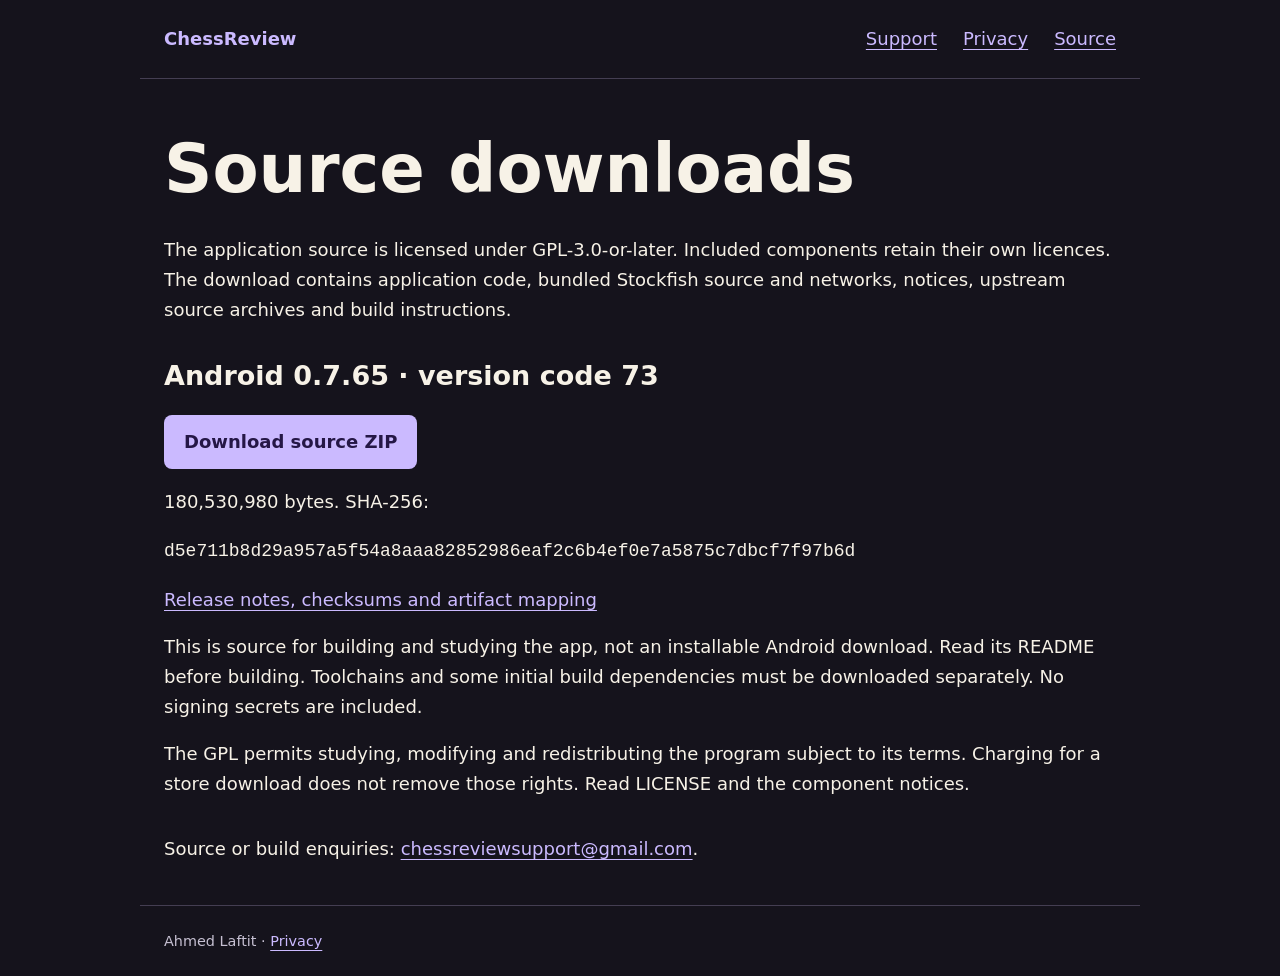
==== docs/source.html @ 5ed3ed39 "Publish ChessReview support, privacy and release-source documentation" ====
<!doctype html>
<html lang="en-GB"><head><meta charset="utf-8"><meta name="viewport" content="width=device-width,initial-scale=1"><title>ChessReview source downloads</title><link rel="stylesheet" href="style.css"></head><body><nav aria-label="Main"><a class="brand" href="index.html">ChessReview</a><a href="support.html">Support</a><a href="privacy.html">Privacy</a><a href="source.html" aria-current="page">Source</a></nav><main><h1>Source downloads</h1><p>The application source is licensed under GPL-3.0-or-later. Included components retain their own licences. The download contains application code, bundled Stockfish source and networks, notices, upstream source archives and build instructions.</p><section><h2>Android 0.7.65 · version code 73</h2><p><a class="button" href="https://github.com/unknownwhopper-afk/chessreview-releases/releases/download/android-0.7.65-73/ChessReview-0.7.65-source.zip">Download source ZIP</a></p><p>180,530,980 bytes. SHA-256:</p><p><code>d5e711b8d29a957a5f54a8aaa82852986eaf2c6b4ef0e7a5875c7dbcf7f97b6d</code></p><p><a href="https://github.com/unknownwhopper-afk/chessreview-releases/releases/tag/android-0.7.65-73">Release notes, checksums and artifact mapping</a></p><p>This is source for building and studying the app, not an installable Android download. Read its README before building. Toolchains and some initial build dependencies must be downloaded separately. No signing secrets are included.</p><p>The GPL permits studying, modifying and redistributing the program subject to its terms. Charging for a store download does not remove those rights. Read LICENSE and the component notices.</p></section><p>Source or build enquiries: <a href="mailto:chessreviewsupport@gmail.com">chessreviewsupport@gmail.com</a>.</p></main><footer>Ahmed Laftit · <a href="privacy.html">Privacy</a></footer></body></html>
---- docs/style.css ----
:root{color-scheme:dark;--ink:#f7f2e7;--muted:#c6c0d2;--accent:#cbbaff;--line:#443e52;--panel:#201d2b;--bg:#15131c}*{box-sizing:border-box}body{margin:0;background:var(--bg);color:var(--ink);font:18px/1.65 system-ui,sans-serif}main,nav,footer{max-width:1000px;margin:auto;padding:24px}nav{display:flex;gap:26px;flex-wrap:wrap;border-bottom:1px solid var(--line)}a{color:var(--accent);text-underline-offset:4px}a:focus-visible{outline:3px solid white;outline-offset:6px}.brand{font-weight:750;margin-right:auto;text-decoration:none}h1{font-size:clamp(2.4rem,6vw,4.2rem);line-height:1.08;max-width:850px;margin:30px 0}h2{line-height:1.25}.eyebrow{color:var(--accent);letter-spacing:.12em;font-size:.8rem;text-transform:uppercase}.lead{font-size:1.3rem;max-width:730px;color:var(--muted)}.grid{display:grid;grid-template-columns:repeat(auto-fit,minmax(240px,1fr));gap:22px;margin:38px 0}.card,.notice{padding:25px;border:1px solid var(--line);border-radius:14px;background:var(--panel)}.notice{border-color:#b79a59;font-size:.95rem;margin-top:24px}li{margin:10px 0}footer{font-size:.9rem;color:var(--muted);border-top:1px solid var(--line)}.button{display:inline-block;padding:12px 20px;background:var(--accent);color:#251746;border-radius:8px;text-decoration:none;font-weight:650}.muted{color:var(--muted)}section{margin:35px 0}code{overflow-wrap:anywhere}img{max-width:100%}@media(prefers-reduced-motion:reduce){*{scroll-behavior:auto}}@media(max-width:520px){main,nav,footer{padding:18px}body{font-size:17px}}
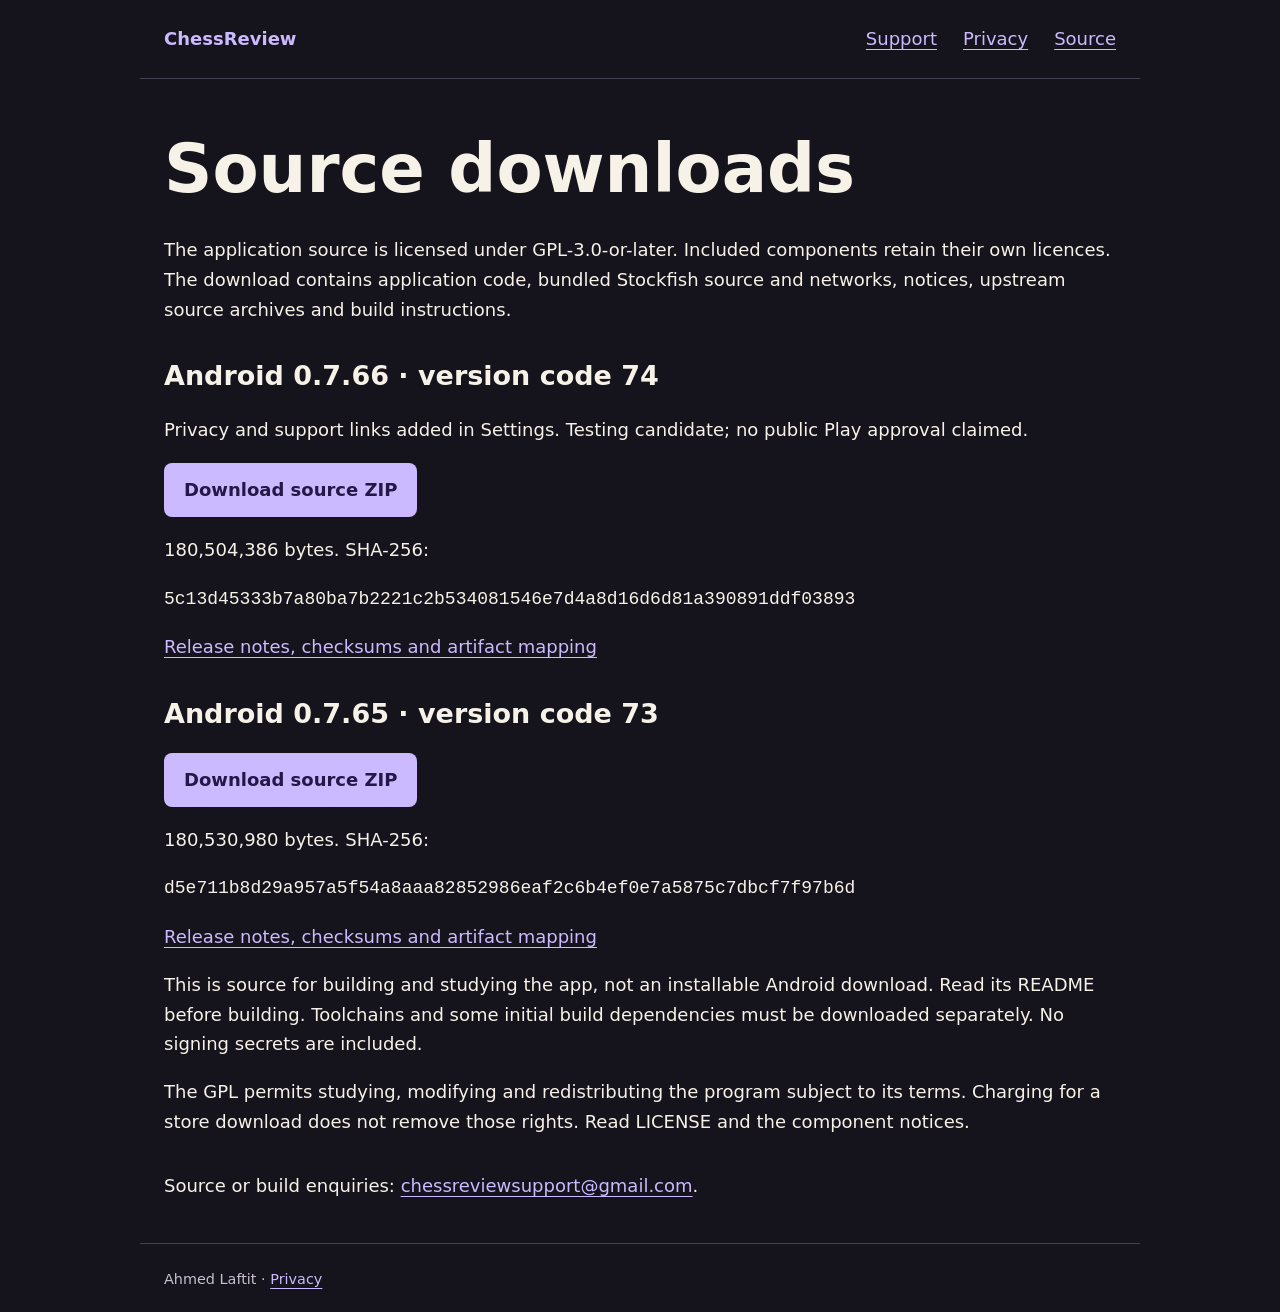
==== commit 5ed9e395: "Add source download for Android 0.7.66" ====
--- a/docs/source.html
+++ b/docs/source.html
@@ -1,2 +1,2 @@
 <!doctype html>
-<html lang="en-GB"><head><meta charset="utf-8"><meta name="viewport" content="width=device-width,initial-scale=1"><title>ChessReview source downloads</title><link rel="stylesheet" href="style.css"></head><body><nav aria-label="Main"><a class="brand" href="index.html">ChessReview</a><a href="support.html">Support</a><a href="privacy.html">Privacy</a><a href="source.html" aria-current="page">Source</a></nav><main><h1>Source downloads</h1><p>The application source is licensed under GPL-3.0-or-later. Included components retain their own licences. The download contains application code, bundled Stockfish source and networks, notices, upstream source archives and build instructions.</p><section><h2>Android 0.7.65 · version code 73</h2><p><a class="button" href="https://github.com/unknownwhopper-afk/chessreview-releases/releases/download/android-0.7.65-73/ChessReview-0.7.65-source.zip">Download source ZIP</a></p><p>180,530,980 bytes. SHA-256:</p><p><code>d5e711b8d29a957a5f54a8aaa82852986eaf2c6b4ef0e7a5875c7dbcf7f97b6d</code></p><p><a href="https://github.com/unknownwhopper-afk/chessreview-releases/releases/tag/android-0.7.65-73">Release notes, checksums and artifact mapping</a></p><p>This is source for building and studying the app, not an installable Android download. Read its README before building. Toolchains and some initial build dependencies must be downloaded separately. No signing secrets are included.</p><p>The GPL permits studying, modifying and redistributing the program subject to its terms. Charging for a store download does not remove those rights. Read LICENSE and the component notices.</p></section><p>Source or build enquiries: <a href="mailto:chessreviewsupport@gmail.com">chessreviewsupport@gmail.com</a>.</p></main><footer>Ahmed Laftit · <a href="privacy.html">Privacy</a></footer></body></html>
+<html lang="en-GB"><head><meta charset="utf-8"><meta name="viewport" content="width=device-width,initial-scale=1"><title>ChessReview source downloads</title><link rel="stylesheet" href="style.css"></head><body><nav aria-label="Main"><a class="brand" href="index.html">ChessReview</a><a href="support.html">Support</a><a href="privacy.html">Privacy</a><a href="source.html" aria-current="page">Source</a></nav><main><h1>Source downloads</h1><p>The application source is licensed under GPL-3.0-or-later. Included components retain their own licences. The download contains application code, bundled Stockfish source and networks, notices, upstream source archives and build instructions.</p><section><h2>Android 0.7.66 · version code 74</h2><p>Privacy and support links added in Settings. Testing candidate; no public Play approval claimed.</p><p><a class="button" href="https://github.com/unknownwhopper-afk/chessreview-releases/releases/download/android-0.7.66-74/ChessReview-0.7.66-source.zip">Download source ZIP</a></p><p>180,504,386 bytes. SHA-256:</p><p><code>5c13d45333b7a80ba7b2221c2b534081546e7d4a8d16d6d81a390891ddf03893</code></p><p><a href="https://github.com/unknownwhopper-afk/chessreview-releases/releases/tag/android-0.7.66-74">Release notes, checksums and artifact mapping</a></p></section><section><h2>Android 0.7.65 · version code 73</h2><p><a class="button" href="https://github.com/unknownwhopper-afk/chessreview-releases/releases/download/android-0.7.65-73/ChessReview-0.7.65-source.zip">Download source ZIP</a></p><p>180,530,980 bytes. SHA-256:</p><p><code>d5e711b8d29a957a5f54a8aaa82852986eaf2c6b4ef0e7a5875c7dbcf7f97b6d</code></p><p><a href="https://github.com/unknownwhopper-afk/chessreview-releases/releases/tag/android-0.7.65-73">Release notes, checksums and artifact mapping</a></p><p>This is source for building and studying the app, not an installable Android download. Read its README before building. Toolchains and some initial build dependencies must be downloaded separately. No signing secrets are included.</p><p>The GPL permits studying, modifying and redistributing the program subject to its terms. Charging for a store download does not remove those rights. Read LICENSE and the component notices.</p></section><p>Source or build enquiries: <a href="mailto:chessreviewsupport@gmail.com">chessreviewsupport@gmail.com</a>.</p></main><footer>Ahmed Laftit · <a href="privacy.html">Privacy</a></footer></body></html>
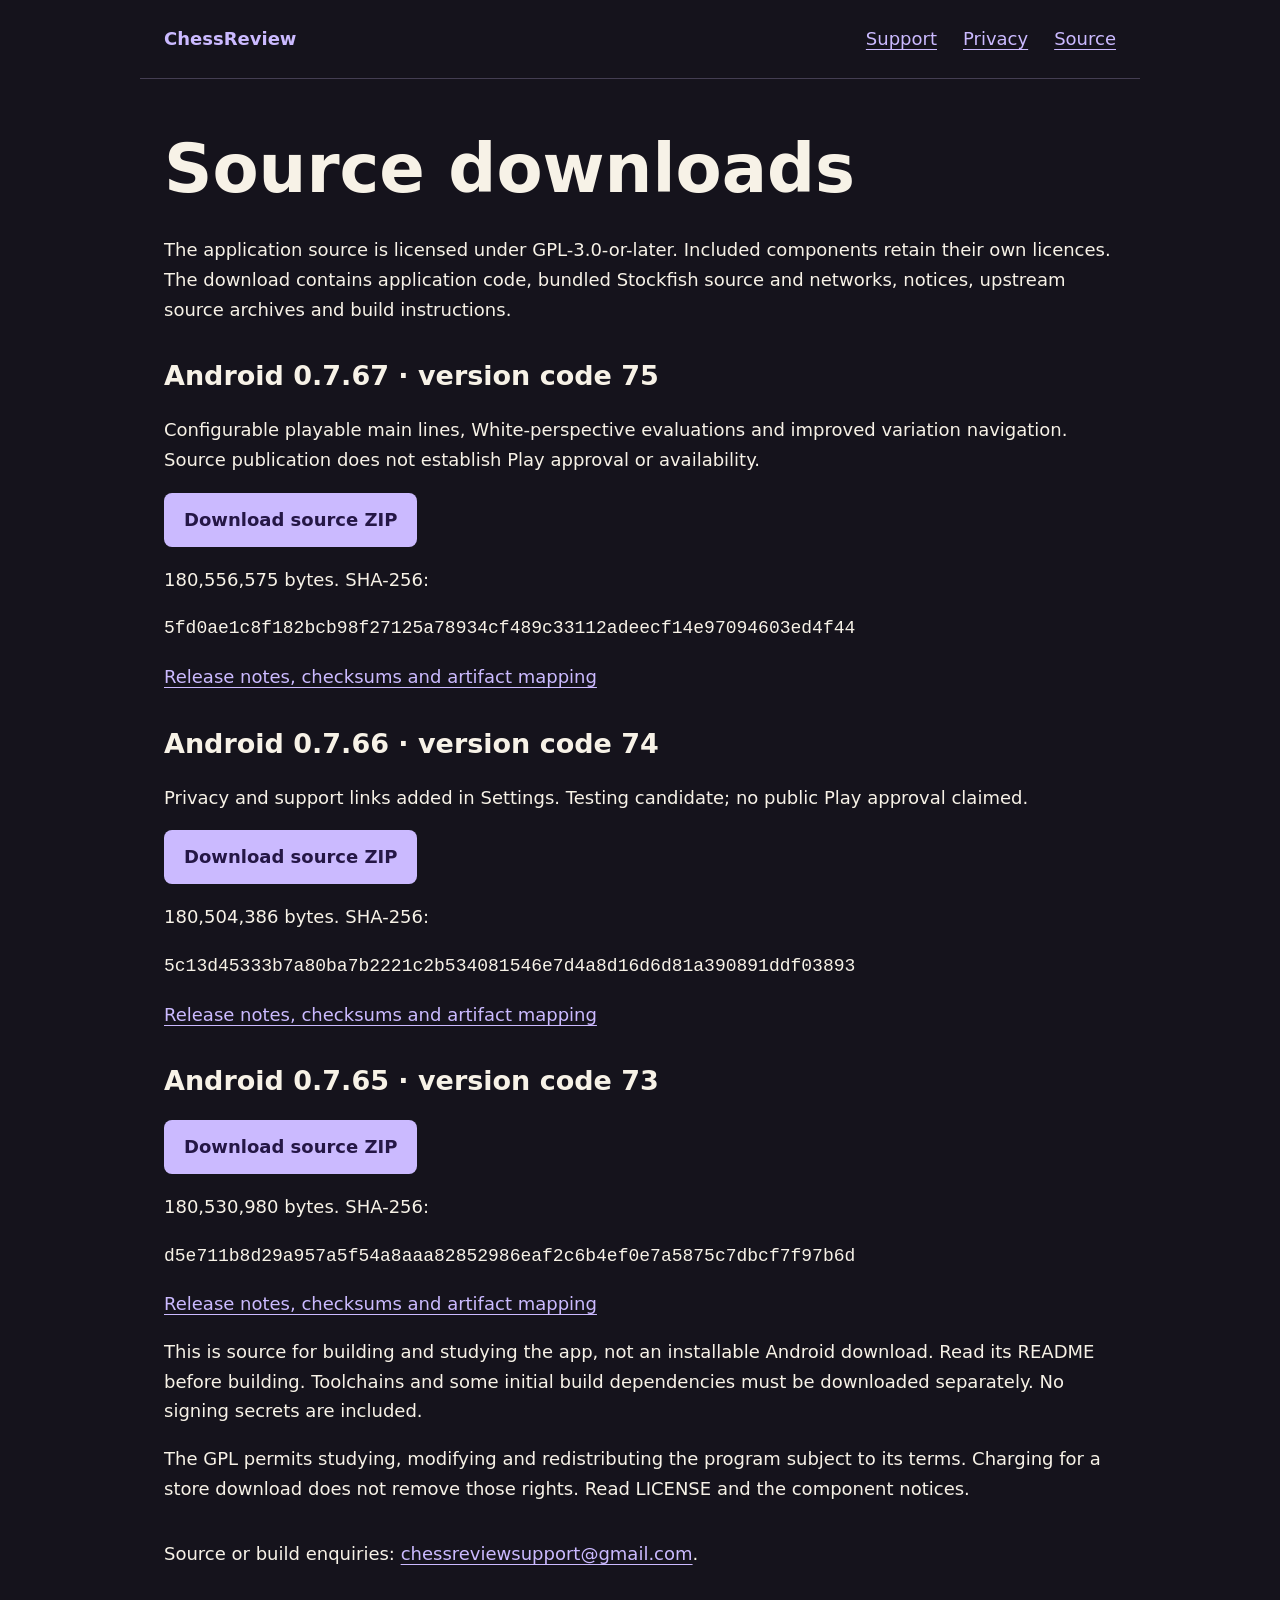
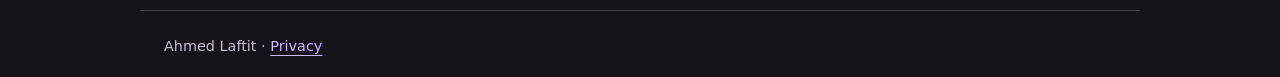
==== commit 802e0c6a: "Publish corresponding source link for Android 0.7.67 (75)" ====
--- a/docs/source.html
+++ b/docs/source.html
@@ -1,2 +1,2 @@
 <!doctype html>
-<html lang="en-GB"><head><meta charset="utf-8"><meta name="viewport" content="width=device-width,initial-scale=1"><title>ChessReview source downloads</title><link rel="stylesheet" href="style.css"></head><body><nav aria-label="Main"><a class="brand" href="index.html">ChessReview</a><a href="support.html">Support</a><a href="privacy.html">Privacy</a><a href="source.html" aria-current="page">Source</a></nav><main><h1>Source downloads</h1><p>The application source is licensed under GPL-3.0-or-later. Included components retain their own licences. The download contains application code, bundled Stockfish source and networks, notices, upstream source archives and build instructions.</p><section><h2>Android 0.7.66 · version code 74</h2><p>Privacy and support links added in Settings. Testing candidate; no public Play approval claimed.</p><p><a class="button" href="https://github.com/unknownwhopper-afk/chessreview-releases/releases/download/android-0.7.66-74/ChessReview-0.7.66-source.zip">Download source ZIP</a></p><p>180,504,386 bytes. SHA-256:</p><p><code>5c13d45333b7a80ba7b2221c2b534081546e7d4a8d16d6d81a390891ddf03893</code></p><p><a href="https://github.com/unknownwhopper-afk/chessreview-releases/releases/tag/android-0.7.66-74">Release notes, checksums and artifact mapping</a></p></section><section><h2>Android 0.7.65 · version code 73</h2><p><a class="button" href="https://github.com/unknownwhopper-afk/chessreview-releases/releases/download/android-0.7.65-73/ChessReview-0.7.65-source.zip">Download source ZIP</a></p><p>180,530,980 bytes. SHA-256:</p><p><code>d5e711b8d29a957a5f54a8aaa82852986eaf2c6b4ef0e7a5875c7dbcf7f97b6d</code></p><p><a href="https://github.com/unknownwhopper-afk/chessreview-releases/releases/tag/android-0.7.65-73">Release notes, checksums and artifact mapping</a></p><p>This is source for building and studying the app, not an installable Android download. Read its README before building. Toolchains and some initial build dependencies must be downloaded separately. No signing secrets are included.</p><p>The GPL permits studying, modifying and redistributing the program subject to its terms. Charging for a store download does not remove those rights. Read LICENSE and the component notices.</p></section><p>Source or build enquiries: <a href="mailto:chessreviewsupport@gmail.com">chessreviewsupport@gmail.com</a>.</p></main><footer>Ahmed Laftit · <a href="privacy.html">Privacy</a></footer></body></html>
+<html lang="en-GB"><head><meta charset="utf-8"><meta name="viewport" content="width=device-width,initial-scale=1"><title>ChessReview source downloads</title><link rel="stylesheet" href="style.css"></head><body><nav aria-label="Main"><a class="brand" href="index.html">ChessReview</a><a href="support.html">Support</a><a href="privacy.html">Privacy</a><a href="source.html" aria-current="page">Source</a></nav><main><h1>Source downloads</h1><p>The application source is licensed under GPL-3.0-or-later. Included components retain their own licences. The download contains application code, bundled Stockfish source and networks, notices, upstream source archives and build instructions.</p><section><h2>Android 0.7.67 · version code 75</h2><p>Configurable playable main lines, White-perspective evaluations and improved variation navigation. Source publication does not establish Play approval or availability.</p><p><a class="button" href="https://github.com/unknownwhopper-afk/chessreview-releases/releases/download/android-0.7.67-75/ChessReview-0.7.67-source.zip">Download source ZIP</a></p><p>180,556,575 bytes. SHA-256:</p><p><code>5fd0ae1c8f182bcb98f27125a78934cf489c33112adeecf14e97094603ed4f44</code></p><p><a href="https://github.com/unknownwhopper-afk/chessreview-releases/releases/tag/android-0.7.67-75">Release notes, checksums and artifact mapping</a></p></section><section><h2>Android 0.7.66 · version code 74</h2><p>Privacy and support links added in Settings. Testing candidate; no public Play approval claimed.</p><p><a class="button" href="https://github.com/unknownwhopper-afk/chessreview-releases/releases/download/android-0.7.66-74/ChessReview-0.7.66-source.zip">Download source ZIP</a></p><p>180,504,386 bytes. SHA-256:</p><p><code>5c13d45333b7a80ba7b2221c2b534081546e7d4a8d16d6d81a390891ddf03893</code></p><p><a href="https://github.com/unknownwhopper-afk/chessreview-releases/releases/tag/android-0.7.66-74">Release notes, checksums and artifact mapping</a></p></section><section><h2>Android 0.7.65 · version code 73</h2><p><a class="button" href="https://github.com/unknownwhopper-afk/chessreview-releases/releases/download/android-0.7.65-73/ChessReview-0.7.65-source.zip">Download source ZIP</a></p><p>180,530,980 bytes. SHA-256:</p><p><code>d5e711b8d29a957a5f54a8aaa82852986eaf2c6b4ef0e7a5875c7dbcf7f97b6d</code></p><p><a href="https://github.com/unknownwhopper-afk/chessreview-releases/releases/tag/android-0.7.65-73">Release notes, checksums and artifact mapping</a></p><p>This is source for building and studying the app, not an installable Android download. Read its README before building. Toolchains and some initial build dependencies must be downloaded separately. No signing secrets are included.</p><p>The GPL permits studying, modifying and redistributing the program subject to its terms. Charging for a store download does not remove those rights. Read LICENSE and the component notices.</p></section><p>Source or build enquiries: <a href="mailto:chessreviewsupport@gmail.com">chessreviewsupport@gmail.com</a>.</p></main><footer>Ahmed Laftit · <a href="privacy.html">Privacy</a></footer></body></html>
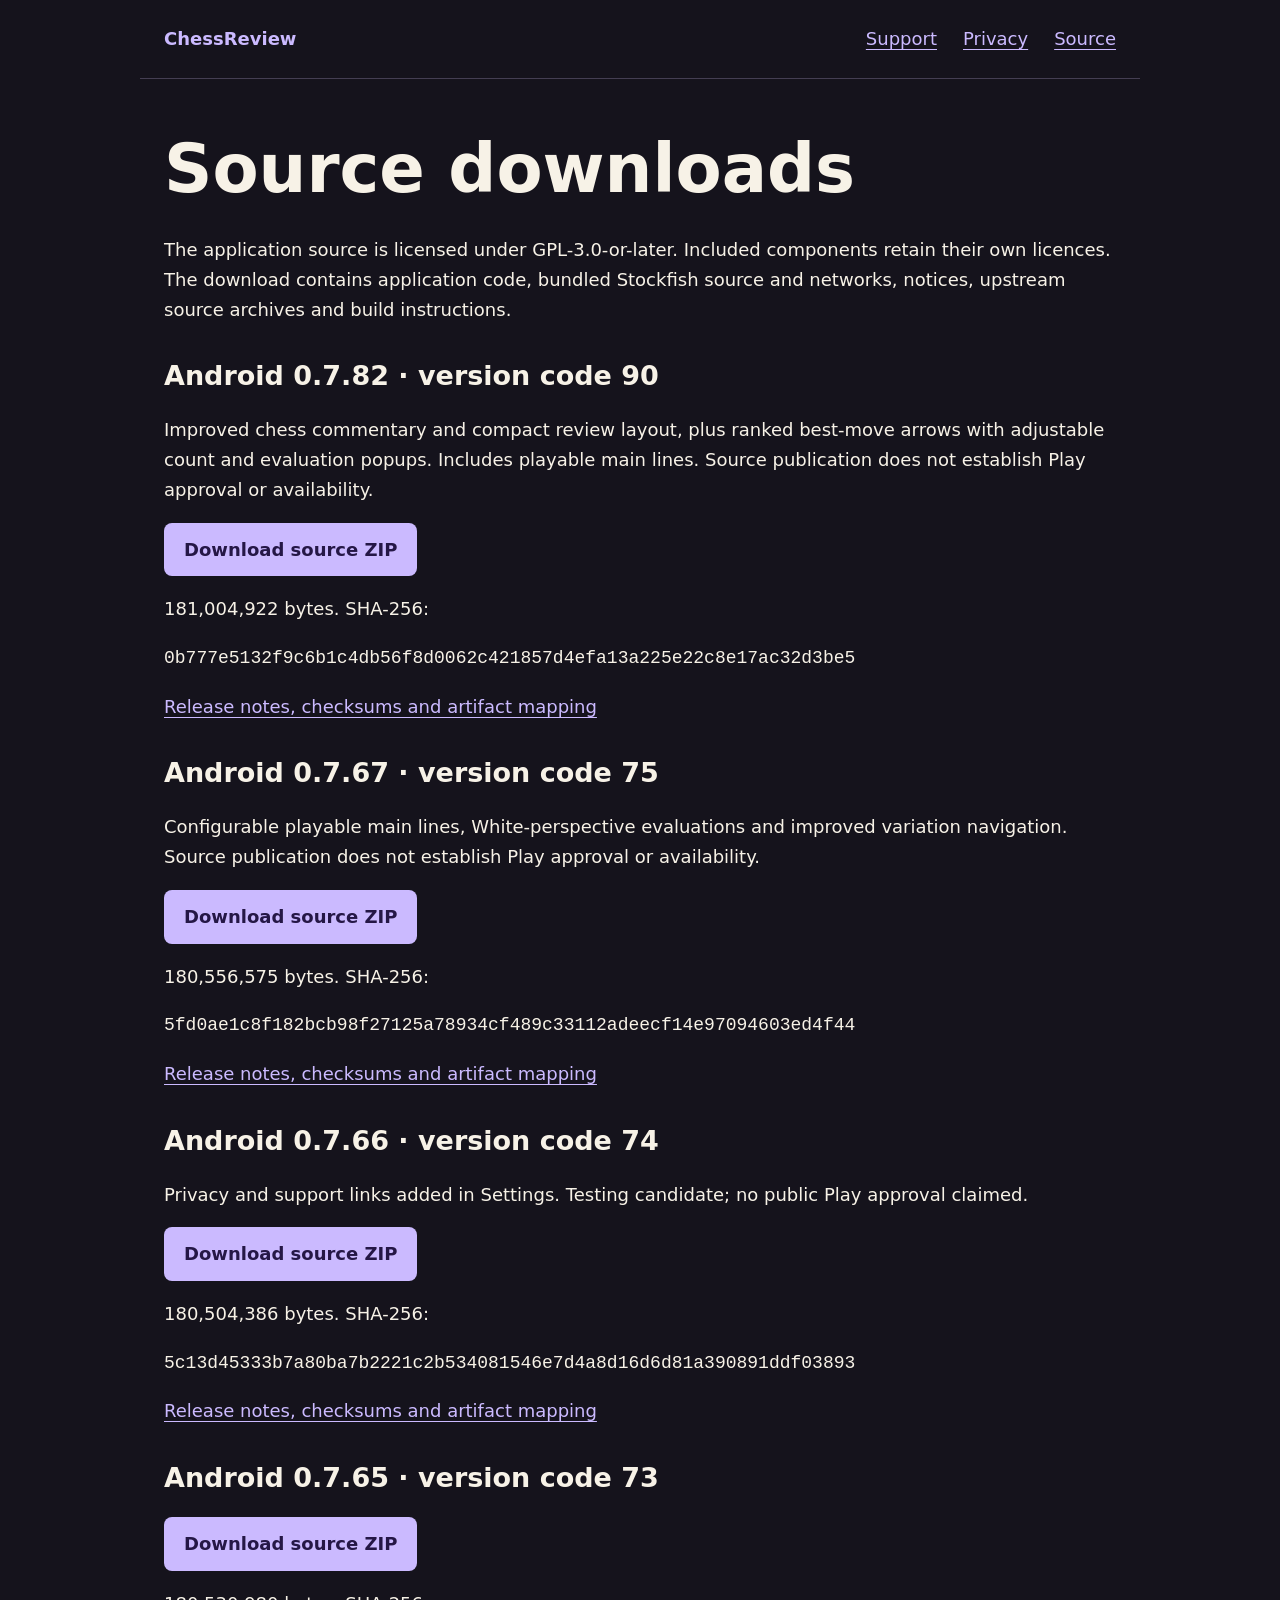
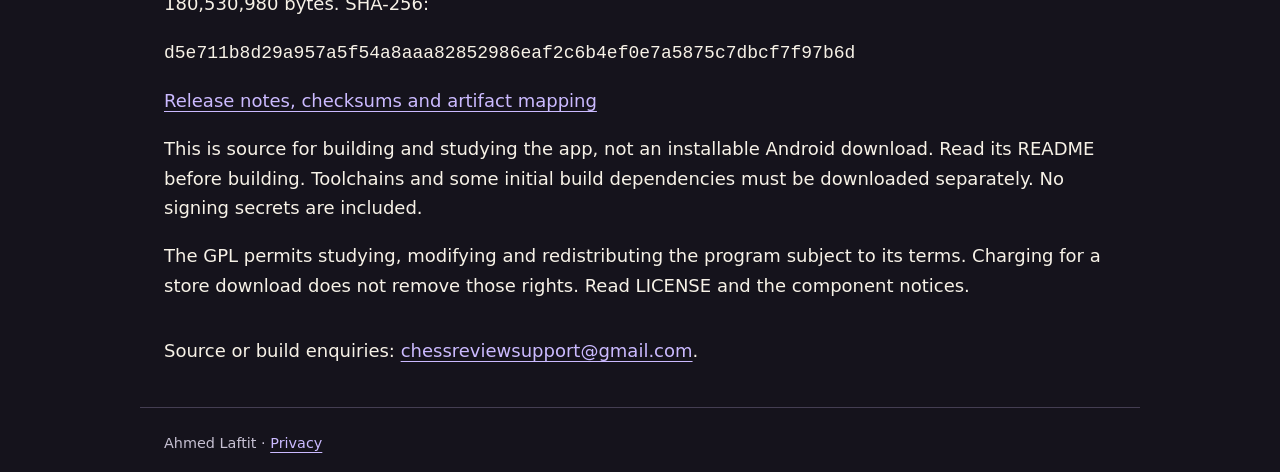
==== commit 53217725: "Publish source download for combined Android 0.7.82 (90)" ====
--- a/docs/source.html
+++ b/docs/source.html
@@ -1,2 +1,2 @@
 <!doctype html>
-<html lang="en-GB"><head><meta charset="utf-8"><meta name="viewport" content="width=device-width,initial-scale=1"><title>ChessReview source downloads</title><link rel="stylesheet" href="style.css"></head><body><nav aria-label="Main"><a class="brand" href="index.html">ChessReview</a><a href="support.html">Support</a><a href="privacy.html">Privacy</a><a href="source.html" aria-current="page">Source</a></nav><main><h1>Source downloads</h1><p>The application source is licensed under GPL-3.0-or-later. Included components retain their own licences. The download contains application code, bundled Stockfish source and networks, notices, upstream source archives and build instructions.</p><section><h2>Android 0.7.67 · version code 75</h2><p>Configurable playable main lines, White-perspective evaluations and improved variation navigation. Source publication does not establish Play approval or availability.</p><p><a class="button" href="https://github.com/unknownwhopper-afk/chessreview-releases/releases/download/android-0.7.67-75/ChessReview-0.7.67-source.zip">Download source ZIP</a></p><p>180,556,575 bytes. SHA-256:</p><p><code>5fd0ae1c8f182bcb98f27125a78934cf489c33112adeecf14e97094603ed4f44</code></p><p><a href="https://github.com/unknownwhopper-afk/chessreview-releases/releases/tag/android-0.7.67-75">Release notes, checksums and artifact mapping</a></p></section><section><h2>Android 0.7.66 · version code 74</h2><p>Privacy and support links added in Settings. Testing candidate; no public Play approval claimed.</p><p><a class="button" href="https://github.com/unknownwhopper-afk/chessreview-releases/releases/download/android-0.7.66-74/ChessReview-0.7.66-source.zip">Download source ZIP</a></p><p>180,504,386 bytes. SHA-256:</p><p><code>5c13d45333b7a80ba7b2221c2b534081546e7d4a8d16d6d81a390891ddf03893</code></p><p><a href="https://github.com/unknownwhopper-afk/chessreview-releases/releases/tag/android-0.7.66-74">Release notes, checksums and artifact mapping</a></p></section><section><h2>Android 0.7.65 · version code 73</h2><p><a class="button" href="https://github.com/unknownwhopper-afk/chessreview-releases/releases/download/android-0.7.65-73/ChessReview-0.7.65-source.zip">Download source ZIP</a></p><p>180,530,980 bytes. SHA-256:</p><p><code>d5e711b8d29a957a5f54a8aaa82852986eaf2c6b4ef0e7a5875c7dbcf7f97b6d</code></p><p><a href="https://github.com/unknownwhopper-afk/chessreview-releases/releases/tag/android-0.7.65-73">Release notes, checksums and artifact mapping</a></p><p>This is source for building and studying the app, not an installable Android download. Read its README before building. Toolchains and some initial build dependencies must be downloaded separately. No signing secrets are included.</p><p>The GPL permits studying, modifying and redistributing the program subject to its terms. Charging for a store download does not remove those rights. Read LICENSE and the component notices.</p></section><p>Source or build enquiries: <a href="mailto:chessreviewsupport@gmail.com">chessreviewsupport@gmail.com</a>.</p></main><footer>Ahmed Laftit · <a href="privacy.html">Privacy</a></footer></body></html>
+<html lang="en-GB"><head><meta charset="utf-8"><meta name="viewport" content="width=device-width,initial-scale=1"><title>ChessReview source downloads</title><link rel="stylesheet" href="style.css"></head><body><nav aria-label="Main"><a class="brand" href="index.html">ChessReview</a><a href="support.html">Support</a><a href="privacy.html">Privacy</a><a href="source.html" aria-current="page">Source</a></nav><main><h1>Source downloads</h1><p>The application source is licensed under GPL-3.0-or-later. Included components retain their own licences. The download contains application code, bundled Stockfish source and networks, notices, upstream source archives and build instructions.</p><section><h2>Android 0.7.82 · version code 90</h2><p>Improved chess commentary and compact review layout, plus ranked best-move arrows with adjustable count and evaluation popups. Includes playable main lines. Source publication does not establish Play approval or availability.</p><p><a class="button" href="https://github.com/unknownwhopper-afk/chessreview-releases/releases/download/android-0.7.82-90/ChessReview-0.7.82-source.zip">Download source ZIP</a></p><p>181,004,922 bytes. SHA-256:</p><p><code>0b777e5132f9c6b1c4db56f8d0062c421857d4efa13a225e22c8e17ac32d3be5</code></p><p><a href="https://github.com/unknownwhopper-afk/chessreview-releases/releases/tag/android-0.7.82-90">Release notes, checksums and artifact mapping</a></p></section><section><h2>Android 0.7.67 · version code 75</h2><p>Configurable playable main lines, White-perspective evaluations and improved variation navigation. Source publication does not establish Play approval or availability.</p><p><a class="button" href="https://github.com/unknownwhopper-afk/chessreview-releases/releases/download/android-0.7.67-75/ChessReview-0.7.67-source.zip">Download source ZIP</a></p><p>180,556,575 bytes. SHA-256:</p><p><code>5fd0ae1c8f182bcb98f27125a78934cf489c33112adeecf14e97094603ed4f44</code></p><p><a href="https://github.com/unknownwhopper-afk/chessreview-releases/releases/tag/android-0.7.67-75">Release notes, checksums and artifact mapping</a></p></section><section><h2>Android 0.7.66 · version code 74</h2><p>Privacy and support links added in Settings. Testing candidate; no public Play approval claimed.</p><p><a class="button" href="https://github.com/unknownwhopper-afk/chessreview-releases/releases/download/android-0.7.66-74/ChessReview-0.7.66-source.zip">Download source ZIP</a></p><p>180,504,386 bytes. SHA-256:</p><p><code>5c13d45333b7a80ba7b2221c2b534081546e7d4a8d16d6d81a390891ddf03893</code></p><p><a href="https://github.com/unknownwhopper-afk/chessreview-releases/releases/tag/android-0.7.66-74">Release notes, checksums and artifact mapping</a></p></section><section><h2>Android 0.7.65 · version code 73</h2><p><a class="button" href="https://github.com/unknownwhopper-afk/chessreview-releases/releases/download/android-0.7.65-73/ChessReview-0.7.65-source.zip">Download source ZIP</a></p><p>180,530,980 bytes. SHA-256:</p><p><code>d5e711b8d29a957a5f54a8aaa82852986eaf2c6b4ef0e7a5875c7dbcf7f97b6d</code></p><p><a href="https://github.com/unknownwhopper-afk/chessreview-releases/releases/tag/android-0.7.65-73">Release notes, checksums and artifact mapping</a></p><p>This is source for building and studying the app, not an installable Android download. Read its README before building. Toolchains and some initial build dependencies must be downloaded separately. No signing secrets are included.</p><p>The GPL permits studying, modifying and redistributing the program subject to its terms. Charging for a store download does not remove those rights. Read LICENSE and the component notices.</p></section><p>Source or build enquiries: <a href="mailto:chessreviewsupport@gmail.com">chessreviewsupport@gmail.com</a>.</p></main><footer>Ahmed Laftit · <a href="privacy.html">Privacy</a></footer></body></html>
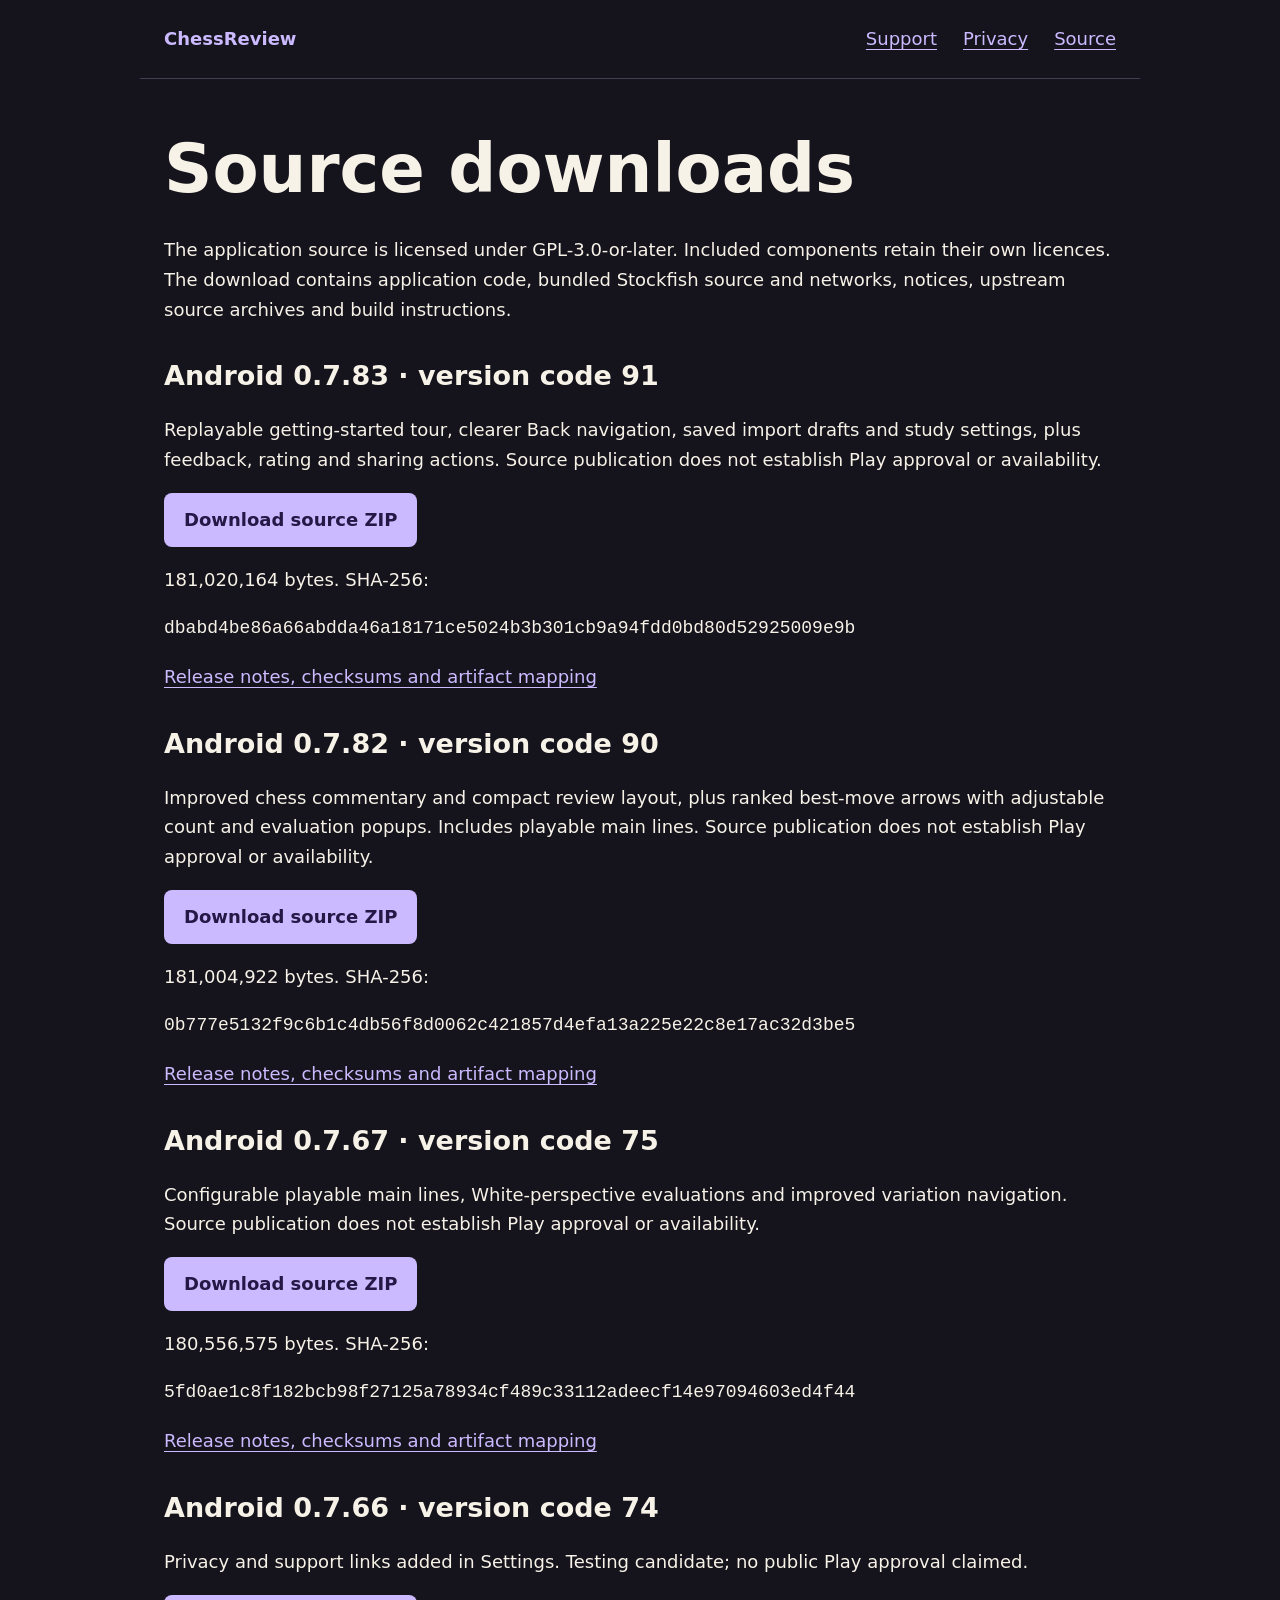
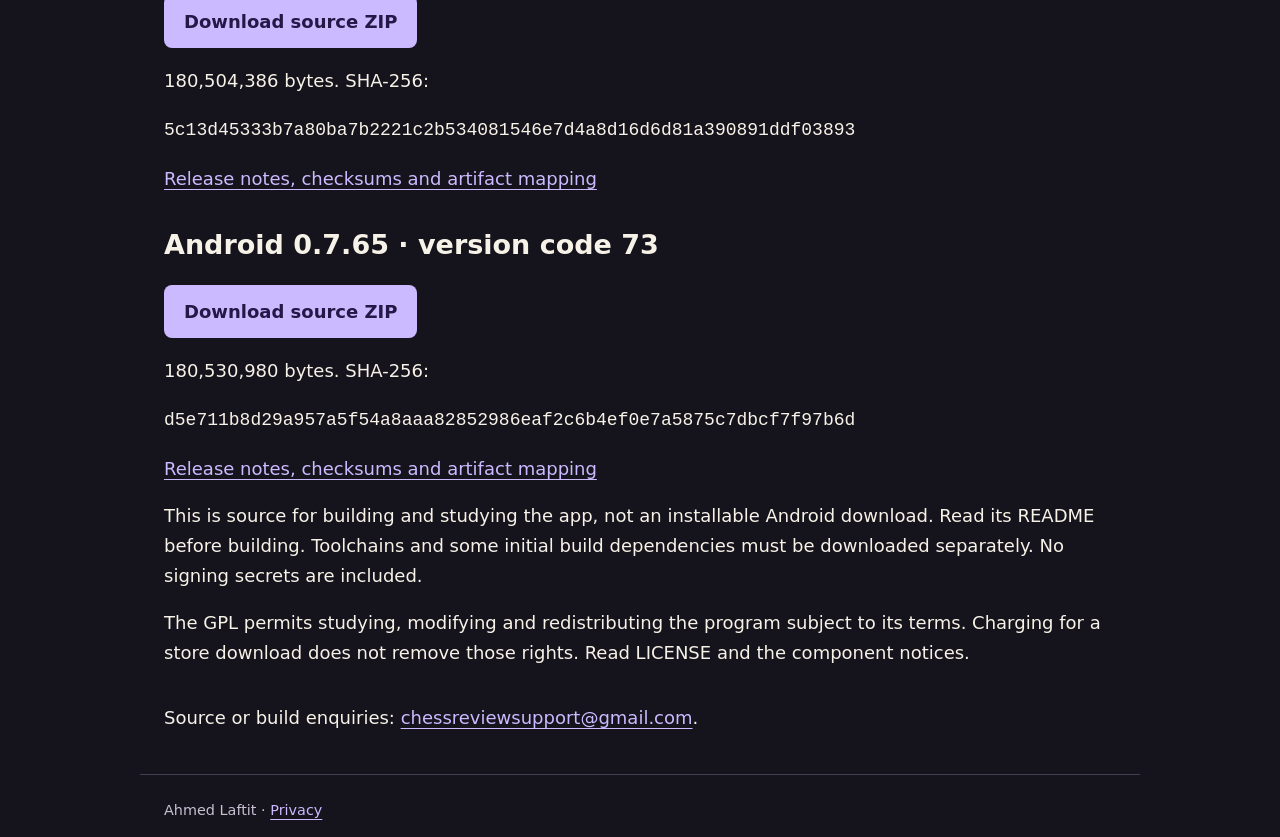
==== commit ebf54516: "Publish source download for Android 0.7.83 (91)" ====
--- a/docs/source.html
+++ b/docs/source.html
@@ -1,2 +1,2 @@
 <!doctype html>
-<html lang="en-GB"><head><meta charset="utf-8"><meta name="viewport" content="width=device-width,initial-scale=1"><title>ChessReview source downloads</title><link rel="stylesheet" href="style.css"></head><body><nav aria-label="Main"><a class="brand" href="index.html">ChessReview</a><a href="support.html">Support</a><a href="privacy.html">Privacy</a><a href="source.html" aria-current="page">Source</a></nav><main><h1>Source downloads</h1><p>The application source is licensed under GPL-3.0-or-later. Included components retain their own licences. The download contains application code, bundled Stockfish source and networks, notices, upstream source archives and build instructions.</p><section><h2>Android 0.7.82 · version code 90</h2><p>Improved chess commentary and compact review layout, plus ranked best-move arrows with adjustable count and evaluation popups. Includes playable main lines. Source publication does not establish Play approval or availability.</p><p><a class="button" href="https://github.com/unknownwhopper-afk/chessreview-releases/releases/download/android-0.7.82-90/ChessReview-0.7.82-source.zip">Download source ZIP</a></p><p>181,004,922 bytes. SHA-256:</p><p><code>0b777e5132f9c6b1c4db56f8d0062c421857d4efa13a225e22c8e17ac32d3be5</code></p><p><a href="https://github.com/unknownwhopper-afk/chessreview-releases/releases/tag/android-0.7.82-90">Release notes, checksums and artifact mapping</a></p></section><section><h2>Android 0.7.67 · version code 75</h2><p>Configurable playable main lines, White-perspective evaluations and improved variation navigation. Source publication does not establish Play approval or availability.</p><p><a class="button" href="https://github.com/unknownwhopper-afk/chessreview-releases/releases/download/android-0.7.67-75/ChessReview-0.7.67-source.zip">Download source ZIP</a></p><p>180,556,575 bytes. SHA-256:</p><p><code>5fd0ae1c8f182bcb98f27125a78934cf489c33112adeecf14e97094603ed4f44</code></p><p><a href="https://github.com/unknownwhopper-afk/chessreview-releases/releases/tag/android-0.7.67-75">Release notes, checksums and artifact mapping</a></p></section><section><h2>Android 0.7.66 · version code 74</h2><p>Privacy and support links added in Settings. Testing candidate; no public Play approval claimed.</p><p><a class="button" href="https://github.com/unknownwhopper-afk/chessreview-releases/releases/download/android-0.7.66-74/ChessReview-0.7.66-source.zip">Download source ZIP</a></p><p>180,504,386 bytes. SHA-256:</p><p><code>5c13d45333b7a80ba7b2221c2b534081546e7d4a8d16d6d81a390891ddf03893</code></p><p><a href="https://github.com/unknownwhopper-afk/chessreview-releases/releases/tag/android-0.7.66-74">Release notes, checksums and artifact mapping</a></p></section><section><h2>Android 0.7.65 · version code 73</h2><p><a class="button" href="https://github.com/unknownwhopper-afk/chessreview-releases/releases/download/android-0.7.65-73/ChessReview-0.7.65-source.zip">Download source ZIP</a></p><p>180,530,980 bytes. SHA-256:</p><p><code>d5e711b8d29a957a5f54a8aaa82852986eaf2c6b4ef0e7a5875c7dbcf7f97b6d</code></p><p><a href="https://github.com/unknownwhopper-afk/chessreview-releases/releases/tag/android-0.7.65-73">Release notes, checksums and artifact mapping</a></p><p>This is source for building and studying the app, not an installable Android download. Read its README before building. Toolchains and some initial build dependencies must be downloaded separately. No signing secrets are included.</p><p>The GPL permits studying, modifying and redistributing the program subject to its terms. Charging for a store download does not remove those rights. Read LICENSE and the component notices.</p></section><p>Source or build enquiries: <a href="mailto:chessreviewsupport@gmail.com">chessreviewsupport@gmail.com</a>.</p></main><footer>Ahmed Laftit · <a href="privacy.html">Privacy</a></footer></body></html>
+<html lang="en-GB"><head><meta charset="utf-8"><meta name="viewport" content="width=device-width,initial-scale=1"><title>ChessReview source downloads</title><link rel="stylesheet" href="style.css"></head><body><nav aria-label="Main"><a class="brand" href="index.html">ChessReview</a><a href="support.html">Support</a><a href="privacy.html">Privacy</a><a href="source.html" aria-current="page">Source</a></nav><main><h1>Source downloads</h1><p>The application source is licensed under GPL-3.0-or-later. Included components retain their own licences. The download contains application code, bundled Stockfish source and networks, notices, upstream source archives and build instructions.</p><section><h2>Android 0.7.83 · version code 91</h2><p>Replayable getting-started tour, clearer Back navigation, saved import drafts and study settings, plus feedback, rating and sharing actions. Source publication does not establish Play approval or availability.</p><p><a class="button" href="https://github.com/unknownwhopper-afk/chessreview-releases/releases/download/android-0.7.83-91/ChessReview-0.7.83-source.zip">Download source ZIP</a></p><p>181,020,164 bytes. SHA-256:</p><p><code>dbabd4be86a66abdda46a18171ce5024b3b301cb9a94fdd0bd80d52925009e9b</code></p><p><a href="https://github.com/unknownwhopper-afk/chessreview-releases/releases/tag/android-0.7.83-91">Release notes, checksums and artifact mapping</a></p></section><section><h2>Android 0.7.82 · version code 90</h2><p>Improved chess commentary and compact review layout, plus ranked best-move arrows with adjustable count and evaluation popups. Includes playable main lines. Source publication does not establish Play approval or availability.</p><p><a class="button" href="https://github.com/unknownwhopper-afk/chessreview-releases/releases/download/android-0.7.82-90/ChessReview-0.7.82-source.zip">Download source ZIP</a></p><p>181,004,922 bytes. SHA-256:</p><p><code>0b777e5132f9c6b1c4db56f8d0062c421857d4efa13a225e22c8e17ac32d3be5</code></p><p><a href="https://github.com/unknownwhopper-afk/chessreview-releases/releases/tag/android-0.7.82-90">Release notes, checksums and artifact mapping</a></p></section><section><h2>Android 0.7.67 · version code 75</h2><p>Configurable playable main lines, White-perspective evaluations and improved variation navigation. Source publication does not establish Play approval or availability.</p><p><a class="button" href="https://github.com/unknownwhopper-afk/chessreview-releases/releases/download/android-0.7.67-75/ChessReview-0.7.67-source.zip">Download source ZIP</a></p><p>180,556,575 bytes. SHA-256:</p><p><code>5fd0ae1c8f182bcb98f27125a78934cf489c33112adeecf14e97094603ed4f44</code></p><p><a href="https://github.com/unknownwhopper-afk/chessreview-releases/releases/tag/android-0.7.67-75">Release notes, checksums and artifact mapping</a></p></section><section><h2>Android 0.7.66 · version code 74</h2><p>Privacy and support links added in Settings. Testing candidate; no public Play approval claimed.</p><p><a class="button" href="https://github.com/unknownwhopper-afk/chessreview-releases/releases/download/android-0.7.66-74/ChessReview-0.7.66-source.zip">Download source ZIP</a></p><p>180,504,386 bytes. SHA-256:</p><p><code>5c13d45333b7a80ba7b2221c2b534081546e7d4a8d16d6d81a390891ddf03893</code></p><p><a href="https://github.com/unknownwhopper-afk/chessreview-releases/releases/tag/android-0.7.66-74">Release notes, checksums and artifact mapping</a></p></section><section><h2>Android 0.7.65 · version code 73</h2><p><a class="button" href="https://github.com/unknownwhopper-afk/chessreview-releases/releases/download/android-0.7.65-73/ChessReview-0.7.65-source.zip">Download source ZIP</a></p><p>180,530,980 bytes. SHA-256:</p><p><code>d5e711b8d29a957a5f54a8aaa82852986eaf2c6b4ef0e7a5875c7dbcf7f97b6d</code></p><p><a href="https://github.com/unknownwhopper-afk/chessreview-releases/releases/tag/android-0.7.65-73">Release notes, checksums and artifact mapping</a></p><p>This is source for building and studying the app, not an installable Android download. Read its README before building. Toolchains and some initial build dependencies must be downloaded separately. No signing secrets are included.</p><p>The GPL permits studying, modifying and redistributing the program subject to its terms. Charging for a store download does not remove those rights. Read LICENSE and the component notices.</p></section><p>Source or build enquiries: <a href="mailto:chessreviewsupport@gmail.com">chessreviewsupport@gmail.com</a>.</p></main><footer>Ahmed Laftit · <a href="privacy.html">Privacy</a></footer></body></html>
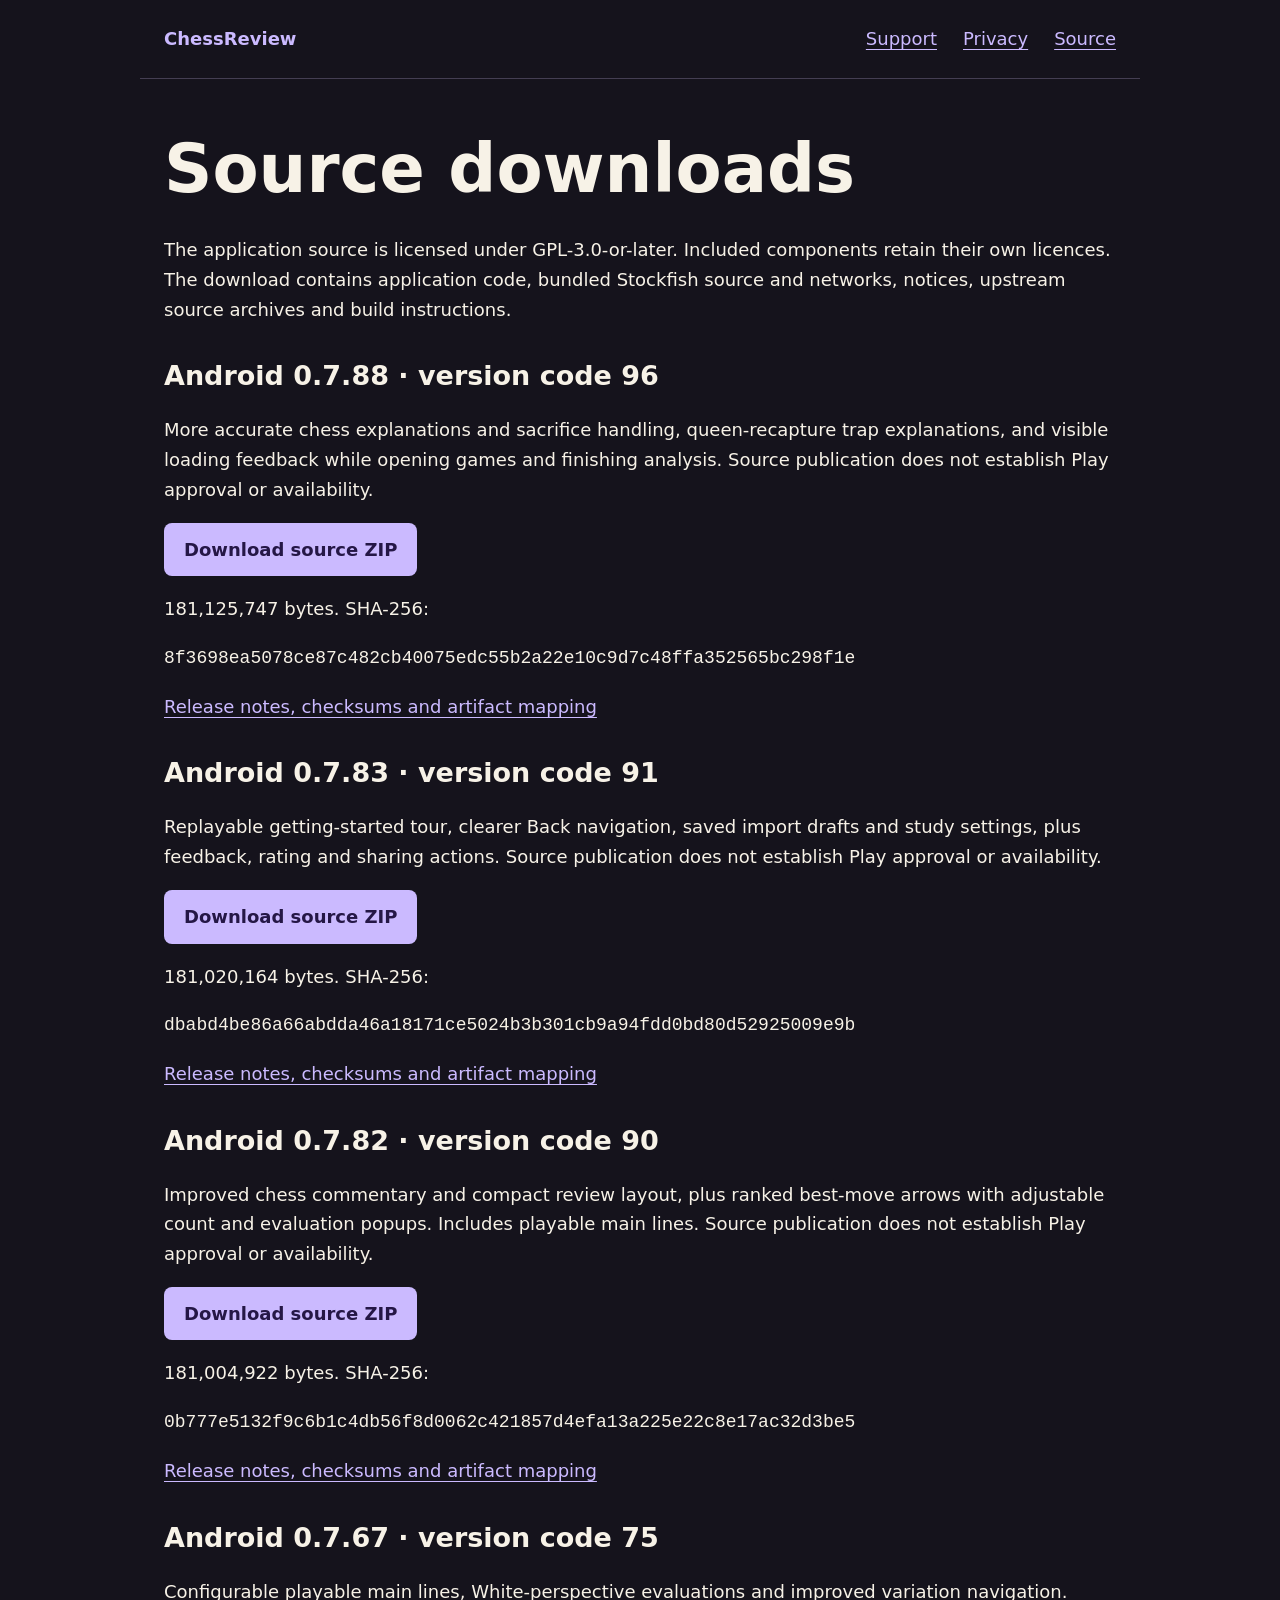
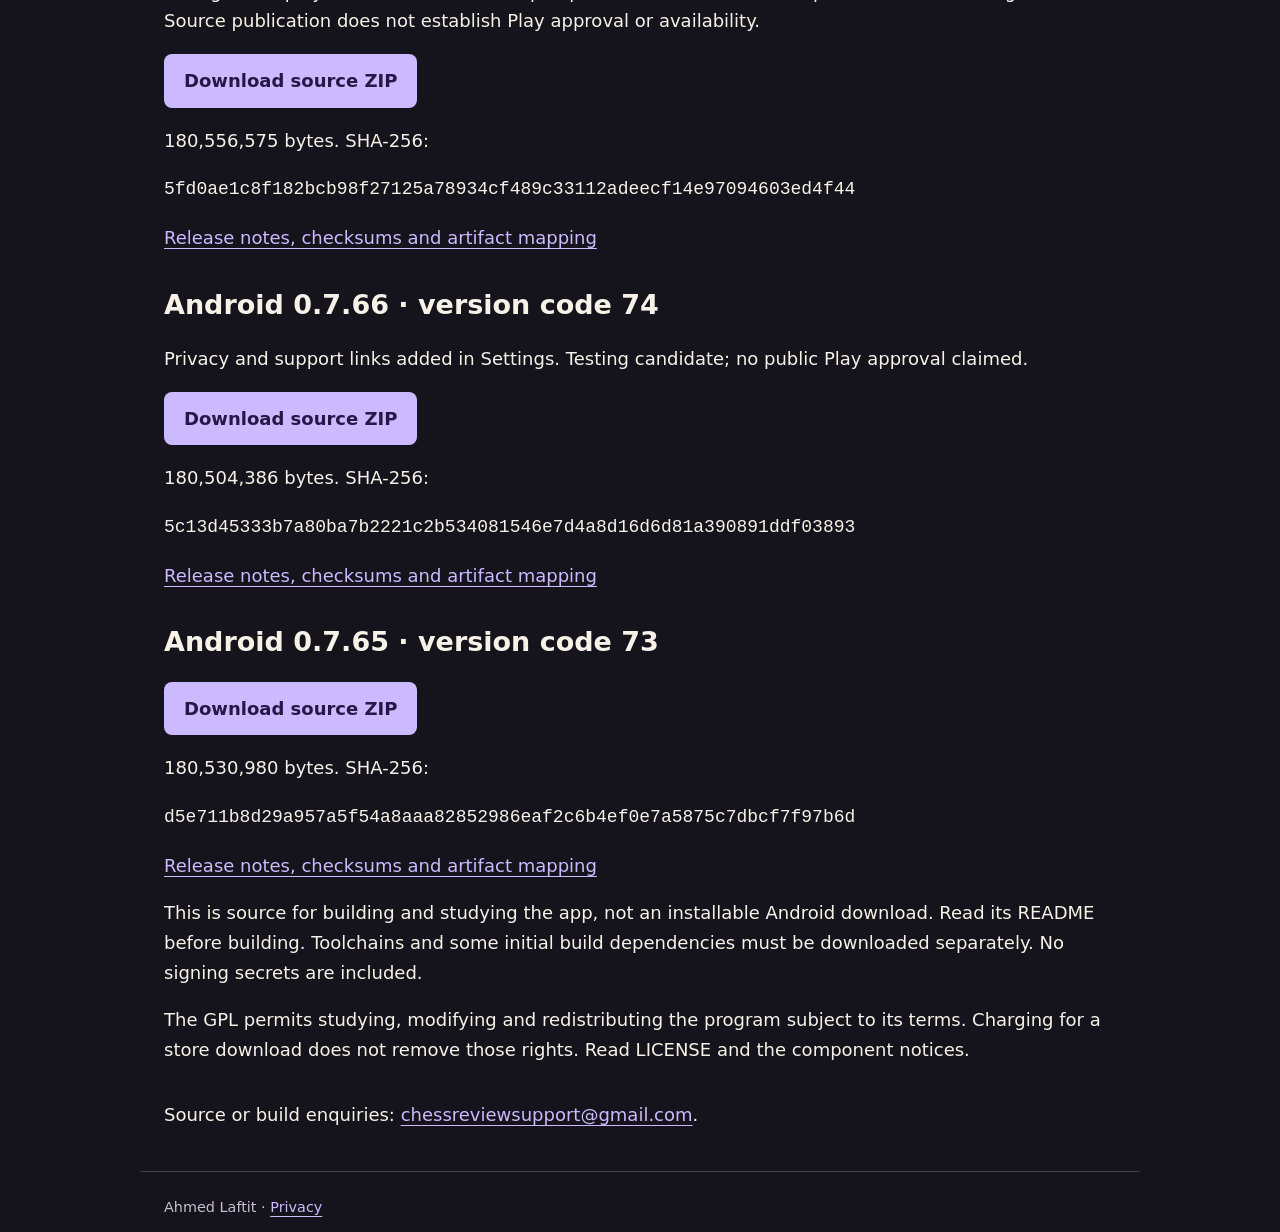
==== commit 79f9556e: "Publish source download for Android 0.7.88 (96)" ====
--- a/docs/source.html
+++ b/docs/source.html
@@ -1,2 +1,2 @@
 <!doctype html>
-<html lang="en-GB"><head><meta charset="utf-8"><meta name="viewport" content="width=device-width,initial-scale=1"><title>ChessReview source downloads</title><link rel="stylesheet" href="style.css"></head><body><nav aria-label="Main"><a class="brand" href="index.html">ChessReview</a><a href="support.html">Support</a><a href="privacy.html">Privacy</a><a href="source.html" aria-current="page">Source</a></nav><main><h1>Source downloads</h1><p>The application source is licensed under GPL-3.0-or-later. Included components retain their own licences. The download contains application code, bundled Stockfish source and networks, notices, upstream source archives and build instructions.</p><section><h2>Android 0.7.83 · version code 91</h2><p>Replayable getting-started tour, clearer Back navigation, saved import drafts and study settings, plus feedback, rating and sharing actions. Source publication does not establish Play approval or availability.</p><p><a class="button" href="https://github.com/unknownwhopper-afk/chessreview-releases/releases/download/android-0.7.83-91/ChessReview-0.7.83-source.zip">Download source ZIP</a></p><p>181,020,164 bytes. SHA-256:</p><p><code>dbabd4be86a66abdda46a18171ce5024b3b301cb9a94fdd0bd80d52925009e9b</code></p><p><a href="https://github.com/unknownwhopper-afk/chessreview-releases/releases/tag/android-0.7.83-91">Release notes, checksums and artifact mapping</a></p></section><section><h2>Android 0.7.82 · version code 90</h2><p>Improved chess commentary and compact review layout, plus ranked best-move arrows with adjustable count and evaluation popups. Includes playable main lines. Source publication does not establish Play approval or availability.</p><p><a class="button" href="https://github.com/unknownwhopper-afk/chessreview-releases/releases/download/android-0.7.82-90/ChessReview-0.7.82-source.zip">Download source ZIP</a></p><p>181,004,922 bytes. SHA-256:</p><p><code>0b777e5132f9c6b1c4db56f8d0062c421857d4efa13a225e22c8e17ac32d3be5</code></p><p><a href="https://github.com/unknownwhopper-afk/chessreview-releases/releases/tag/android-0.7.82-90">Release notes, checksums and artifact mapping</a></p></section><section><h2>Android 0.7.67 · version code 75</h2><p>Configurable playable main lines, White-perspective evaluations and improved variation navigation. Source publication does not establish Play approval or availability.</p><p><a class="button" href="https://github.com/unknownwhopper-afk/chessreview-releases/releases/download/android-0.7.67-75/ChessReview-0.7.67-source.zip">Download source ZIP</a></p><p>180,556,575 bytes. SHA-256:</p><p><code>5fd0ae1c8f182bcb98f27125a78934cf489c33112adeecf14e97094603ed4f44</code></p><p><a href="https://github.com/unknownwhopper-afk/chessreview-releases/releases/tag/android-0.7.67-75">Release notes, checksums and artifact mapping</a></p></section><section><h2>Android 0.7.66 · version code 74</h2><p>Privacy and support links added in Settings. Testing candidate; no public Play approval claimed.</p><p><a class="button" href="https://github.com/unknownwhopper-afk/chessreview-releases/releases/download/android-0.7.66-74/ChessReview-0.7.66-source.zip">Download source ZIP</a></p><p>180,504,386 bytes. SHA-256:</p><p><code>5c13d45333b7a80ba7b2221c2b534081546e7d4a8d16d6d81a390891ddf03893</code></p><p><a href="https://github.com/unknownwhopper-afk/chessreview-releases/releases/tag/android-0.7.66-74">Release notes, checksums and artifact mapping</a></p></section><section><h2>Android 0.7.65 · version code 73</h2><p><a class="button" href="https://github.com/unknownwhopper-afk/chessreview-releases/releases/download/android-0.7.65-73/ChessReview-0.7.65-source.zip">Download source ZIP</a></p><p>180,530,980 bytes. SHA-256:</p><p><code>d5e711b8d29a957a5f54a8aaa82852986eaf2c6b4ef0e7a5875c7dbcf7f97b6d</code></p><p><a href="https://github.com/unknownwhopper-afk/chessreview-releases/releases/tag/android-0.7.65-73">Release notes, checksums and artifact mapping</a></p><p>This is source for building and studying the app, not an installable Android download. Read its README before building. Toolchains and some initial build dependencies must be downloaded separately. No signing secrets are included.</p><p>The GPL permits studying, modifying and redistributing the program subject to its terms. Charging for a store download does not remove those rights. Read LICENSE and the component notices.</p></section><p>Source or build enquiries: <a href="mailto:chessreviewsupport@gmail.com">chessreviewsupport@gmail.com</a>.</p></main><footer>Ahmed Laftit · <a href="privacy.html">Privacy</a></footer></body></html>
+<html lang="en-GB"><head><meta charset="utf-8"><meta name="viewport" content="width=device-width,initial-scale=1"><title>ChessReview source downloads</title><link rel="stylesheet" href="style.css"></head><body><nav aria-label="Main"><a class="brand" href="index.html">ChessReview</a><a href="support.html">Support</a><a href="privacy.html">Privacy</a><a href="source.html" aria-current="page">Source</a></nav><main><h1>Source downloads</h1><p>The application source is licensed under GPL-3.0-or-later. Included components retain their own licences. The download contains application code, bundled Stockfish source and networks, notices, upstream source archives and build instructions.</p><section><h2>Android 0.7.88 · version code 96</h2><p>More accurate chess explanations and sacrifice handling, queen-recapture trap explanations, and visible loading feedback while opening games and finishing analysis. Source publication does not establish Play approval or availability.</p><p><a class="button" href="https://github.com/unknownwhopper-afk/chessreview-releases/releases/download/android-0.7.88-96/ChessReview-0.7.88-source.zip">Download source ZIP</a></p><p>181,125,747 bytes. SHA-256:</p><p><code>8f3698ea5078ce87c482cb40075edc55b2a22e10c9d7c48ffa352565bc298f1e</code></p><p><a href="https://github.com/unknownwhopper-afk/chessreview-releases/releases/tag/android-0.7.88-96">Release notes, checksums and artifact mapping</a></p></section><section><h2>Android 0.7.83 · version code 91</h2><p>Replayable getting-started tour, clearer Back navigation, saved import drafts and study settings, plus feedback, rating and sharing actions. Source publication does not establish Play approval or availability.</p><p><a class="button" href="https://github.com/unknownwhopper-afk/chessreview-releases/releases/download/android-0.7.83-91/ChessReview-0.7.83-source.zip">Download source ZIP</a></p><p>181,020,164 bytes. SHA-256:</p><p><code>dbabd4be86a66abdda46a18171ce5024b3b301cb9a94fdd0bd80d52925009e9b</code></p><p><a href="https://github.com/unknownwhopper-afk/chessreview-releases/releases/tag/android-0.7.83-91">Release notes, checksums and artifact mapping</a></p></section><section><h2>Android 0.7.82 · version code 90</h2><p>Improved chess commentary and compact review layout, plus ranked best-move arrows with adjustable count and evaluation popups. Includes playable main lines. Source publication does not establish Play approval or availability.</p><p><a class="button" href="https://github.com/unknownwhopper-afk/chessreview-releases/releases/download/android-0.7.82-90/ChessReview-0.7.82-source.zip">Download source ZIP</a></p><p>181,004,922 bytes. SHA-256:</p><p><code>0b777e5132f9c6b1c4db56f8d0062c421857d4efa13a225e22c8e17ac32d3be5</code></p><p><a href="https://github.com/unknownwhopper-afk/chessreview-releases/releases/tag/android-0.7.82-90">Release notes, checksums and artifact mapping</a></p></section><section><h2>Android 0.7.67 · version code 75</h2><p>Configurable playable main lines, White-perspective evaluations and improved variation navigation. Source publication does not establish Play approval or availability.</p><p><a class="button" href="https://github.com/unknownwhopper-afk/chessreview-releases/releases/download/android-0.7.67-75/ChessReview-0.7.67-source.zip">Download source ZIP</a></p><p>180,556,575 bytes. SHA-256:</p><p><code>5fd0ae1c8f182bcb98f27125a78934cf489c33112adeecf14e97094603ed4f44</code></p><p><a href="https://github.com/unknownwhopper-afk/chessreview-releases/releases/tag/android-0.7.67-75">Release notes, checksums and artifact mapping</a></p></section><section><h2>Android 0.7.66 · version code 74</h2><p>Privacy and support links added in Settings. Testing candidate; no public Play approval claimed.</p><p><a class="button" href="https://github.com/unknownwhopper-afk/chessreview-releases/releases/download/android-0.7.66-74/ChessReview-0.7.66-source.zip">Download source ZIP</a></p><p>180,504,386 bytes. SHA-256:</p><p><code>5c13d45333b7a80ba7b2221c2b534081546e7d4a8d16d6d81a390891ddf03893</code></p><p><a href="https://github.com/unknownwhopper-afk/chessreview-releases/releases/tag/android-0.7.66-74">Release notes, checksums and artifact mapping</a></p></section><section><h2>Android 0.7.65 · version code 73</h2><p><a class="button" href="https://github.com/unknownwhopper-afk/chessreview-releases/releases/download/android-0.7.65-73/ChessReview-0.7.65-source.zip">Download source ZIP</a></p><p>180,530,980 bytes. SHA-256:</p><p><code>d5e711b8d29a957a5f54a8aaa82852986eaf2c6b4ef0e7a5875c7dbcf7f97b6d</code></p><p><a href="https://github.com/unknownwhopper-afk/chessreview-releases/releases/tag/android-0.7.65-73">Release notes, checksums and artifact mapping</a></p><p>This is source for building and studying the app, not an installable Android download. Read its README before building. Toolchains and some initial build dependencies must be downloaded separately. No signing secrets are included.</p><p>The GPL permits studying, modifying and redistributing the program subject to its terms. Charging for a store download does not remove those rights. Read LICENSE and the component notices.</p></section><p>Source or build enquiries: <a href="mailto:chessreviewsupport@gmail.com">chessreviewsupport@gmail.com</a>.</p></main><footer>Ahmed Laftit · <a href="privacy.html">Privacy</a></footer></body></html>
